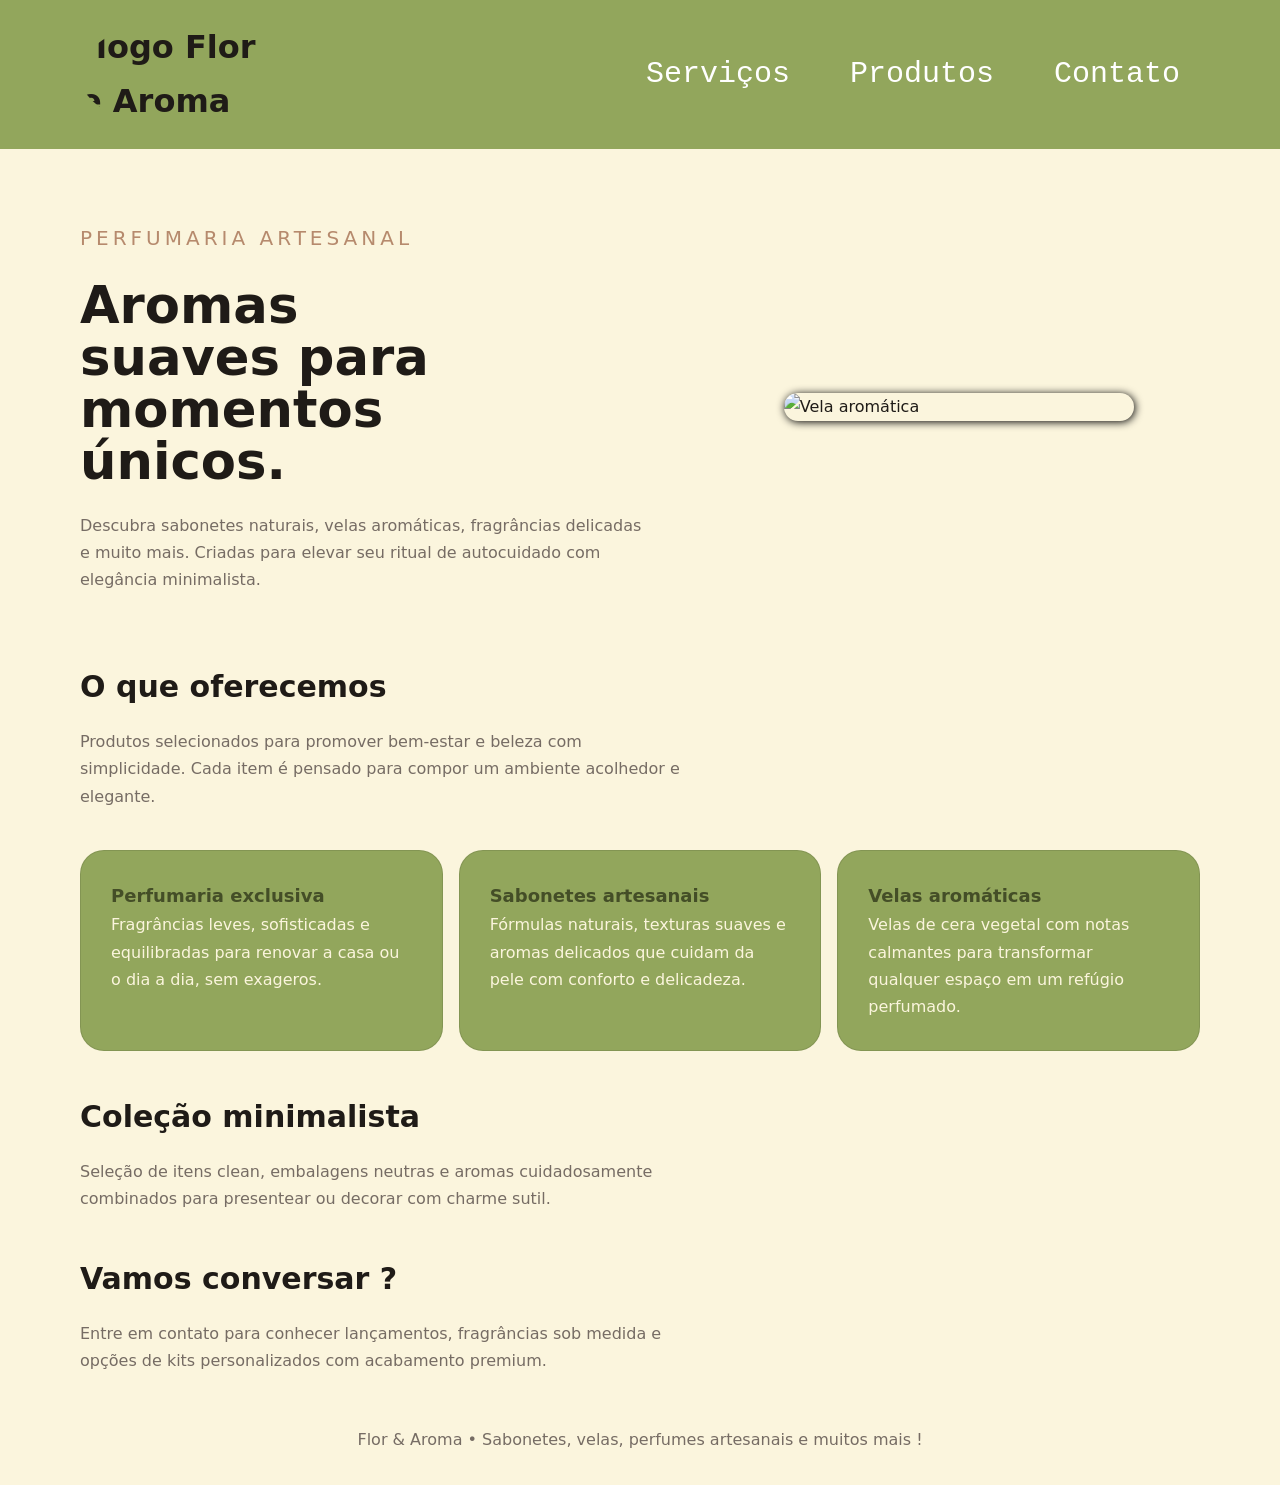
==== index.html @ 2b832210 "Arrumando o site" ====
<!DOCTYPE html>
<html lang="pt-br">

<head>
    <meta charset="UTF-8">
    <meta name="viewport" content="width=device-width, initial-scale=1.0">
    <title>Flor e Aroma • Perfumaria Artesanal</title>
    <link rel="stylesheet" href="css/style.css">
</head>

<body>
    <header class="page-header">
        <div class="container header-container">
            <h1><img class="logo" src="assets/imgusadas/logo.jpeg" alt="logo Flor e Aroma"></h1>
            <nav class="nav-main">
                <ul class="menu-list">
                    <li><a class="menu-link" href="html/servicos.html">Serviços</a></li>
                    <li><a class="menu-link" href="html/produtos.html">Produtos</a></li>
                    <li><a class="menu-link" href="https://wa.me/5511992371568?text=Olá,%20tenho%20interesse%20em%20seus%20produtos,%20pode%20me%20apresentar%20?" target="_blank">Contato</a></li>
                </ul>
            </nav>
        </div>
    </header>

    <main class="container main-content">
        <section class="hero">
            <div class="hero-content">
                <p class="eyebrow">Perfumaria artesanal</p>
                <h2 class="hero-title">Aromas suaves para momentos únicos.</h2>
                <p class="hero-text">Descubra sabonetes naturais, velas aromáticas, fragrâncias delicadas e muito mais.
                    Criadas para elevar seu ritual de autocuidado com elegância minimalista.</p>
            </div>
            <aside class="image-container">
                <figure class="image-card">
                    <div class="hero-image">
                        <img src="assets/imgusadas/16-vela-cafe.png" alt="Vela aromática">
                    </div>
                </figure>
            </aside>
        </section>

        <section class="section">
            <h2 class="section-title">O que oferecemos</h2>
            <p class="section-text">Produtos selecionados para promover bem-estar e beleza com simplicidade. Cada item é
                pensado para compor um ambiente acolhedor e elegante.</p>
            <div class="feature-cards">
                <article class="card">
                    <h3 class="card-title">Perfumaria exclusiva</h3>
                    <p class="card-text">Fragrâncias leves, sofisticadas e equilibradas para renovar a casa ou o dia a
                        dia, sem exageros.</p>
                </article>
                <article class="card">
                    <h3 class="card-title">Sabonetes artesanais</h3>
                    <p class="card-text">Fórmulas naturais, texturas suaves e aromas delicados que cuidam da pele com
                        conforto e delicadeza.</p>
                </article>
                <article class="card">
                    <h3 class="card-title">Velas aromáticas</h3>
                    <p class="card-text">Velas de cera vegetal com notas calmantes para transformar qualquer espaço em
                        um refúgio perfumado.</p>
                </article>
            </div>
        </section>

        <section class="section">
            <h2 class="section-title">Coleção minimalista</h2>
            <p class="section-text">Seleção de itens clean, embalagens neutras e aromas cuidadosamente combinados para
                presentear ou decorar com charme sutil.</p>
        </section>

        <section class="section">
            <h2 class="section-title"><a href="https://wa.me/5511992371568?text=Olá,%20tenho%20interesse%20em%20seus%20produtos,%20pode%20me%20apresentar%20?" target="_blank">Vamos conversar ?</a></h2>
            <p class="section-text">Entre em contato para conhecer lançamentos, fragrâncias sob medida e opções de kits
                personalizados com acabamento premium.</p>
        </section>
    </main>

    <footer class="site-footer">
        <div class="container footer-container">
            <p class="footer-copy">Flor & Aroma • Sabonetes, velas, perfumes artesanais e muitos mais !</p>
        </div>
    </footer>
</body>

</html>
---- css/style.css ----
@charset "UTF-8";

* {
    box-sizing: border-box;
    margin: 0px;
    padding: 0px;
}


body {
    margin: 0;
    min-height: 100vh;
    background-color: #fbf5dd;
    color: #1f1b17;
    line-height: 1.7;
    font-family: Inter, system-ui, -apple-system, BlinkMacSystemFont, "Segoe UI", sans-serif;
}

img {
    display: block;
    width: 350px;
    height: auto;
    border-radius: 30px;
    box-shadow: 1px 1px 8px black;
}

.container {
    width: min(1120px, calc(100% - 2rem));
    margin: 0 auto;
}

.container h1 img {
    border-radius: 50%;
    box-shadow: none;
    width: 200px;
    height: auto;
}

.page-header {
    padding: 20px 0px;
    background: #92A65C;
}

.header-container {
    display: flex;
    align-items: center;
    justify-content: space-between;
}

.nav-main {
    display: flex;
}

.menu-list {
    display: flex;
    gap: 20px;
    list-style: none;
}


.menu-link {
    color: white;
    text-decoration: none;
    font-size: 30px;
    font-family: 'Courier New', Courier, monospace;
    padding: 10px 20px;
    border-radius: 20px;
    cursor: pointer;
}

.menu-link:hover,
.menu-link:focus-visible {
    color: #475f39;
    background-color: #fbf5dd;
    padding: 10px 20px;
    transition: .8s;
}

.hero {
    display: grid;
    grid-template-columns: 1.1fr .9fr;
    gap: 3rem;
    align-items: center;
    padding: 4.5rem 0 3rem;
}

.hero-content {
    display: grid;
    gap: 1.5rem;
}

.eyebrow {
    margin: 0;
    text-transform: uppercase;
    letter-spacing: .2em;
    color: #b68a6d;
    font-size: 20px;
}

.hero-title {
    margin: 0;
    font-size: clamp(2.5rem, 4vw, 3.75rem);
    line-height: 1.02;
    max-width: 12ch;
}

.hero-text {
    margin: 0;
    max-width: 56ch;
    color: #766c64;
}

.hero-image {
    display: flex;
    justify-content: center;
}

.section {
    padding: 20px 0;
}

.section-title {
    margin: 0;
    font-size: 30px;
}

.section-title a {
    color: #1f1b17;
    text-decoration: none;
}

.section-title a:hover {
    color: #92A65C;
}

.section-text {
    margin: 1rem 0 0;
    max-width: 60ch;
    color: #766c64;
}

.feature-cards {
    display: grid;
    grid-template-columns: repeat(3, minmax(0, 1fr));
    gap: 1rem;
    margin-top: 2.5rem;
}

.card {
    padding: 30px;
    border-radius: 1.5rem;
    background-color: #92A65C;
    border: 1px solid rgba(31,27,23,.12);
}

.card:hover {
    transform: translateY(-4px);
    transition: .4s;
}

.card-title {
    font-size: 18px;
    color: #444e27;
}

.card-text {
    color: #fbf5dd;
}

.site-footer {
    padding: 2rem 0;
    color: #766c64;
}

.footer-container {
    display: flex;
    justify-content: center;
}

.footer-copy {
    margin: 0;
}

@media (max-width: 980px) {
    .feature-cards {
        grid-template-columns: repeat(2, minmax(0, 1fr));
    }
}

@media (max-width: 760px) {
    .header-container {
        flex-direction: column;
        align-items: center;
        gap: 20px;
    }

    .menu-list {
        flex-direction: row;
        flex-wrap: wrap;
        gap: 15px;
    }

    .menu-link {
        font-size: 24px;
        padding: 4px 8px;
    }

    .hero {
        grid-template-columns: 1fr;
        gap: 2rem;
        padding: 3rem 0 2rem;
    }

    .image-container {
        grid-template-columns: 1fr 1fr;
    }

    .feature-cards {
        grid-template-columns: 1fr;
    }

    .section-title {
        font-size: 2rem;
    }

    .section-text {
        font-size: 1rem;
    }
}

@media (max-width: 520px) {
    .container {
        width: min(100%, calc(100% - 1.5rem));
    }

    .hero-title {
        font-size: 2.5rem;
    }

    .image-container {
        grid-template-columns: 1fr;
    }

    .menu-link {
        font-size: 18px;
    }

    .section-title {
        font-size: 1.8rem;
    }

    .card {
        padding: 1.5rem;
    }

    .card-title {
        font-size: 1.2rem;
    }

    .card-text {
        font-size: 0.9rem;
    }
}
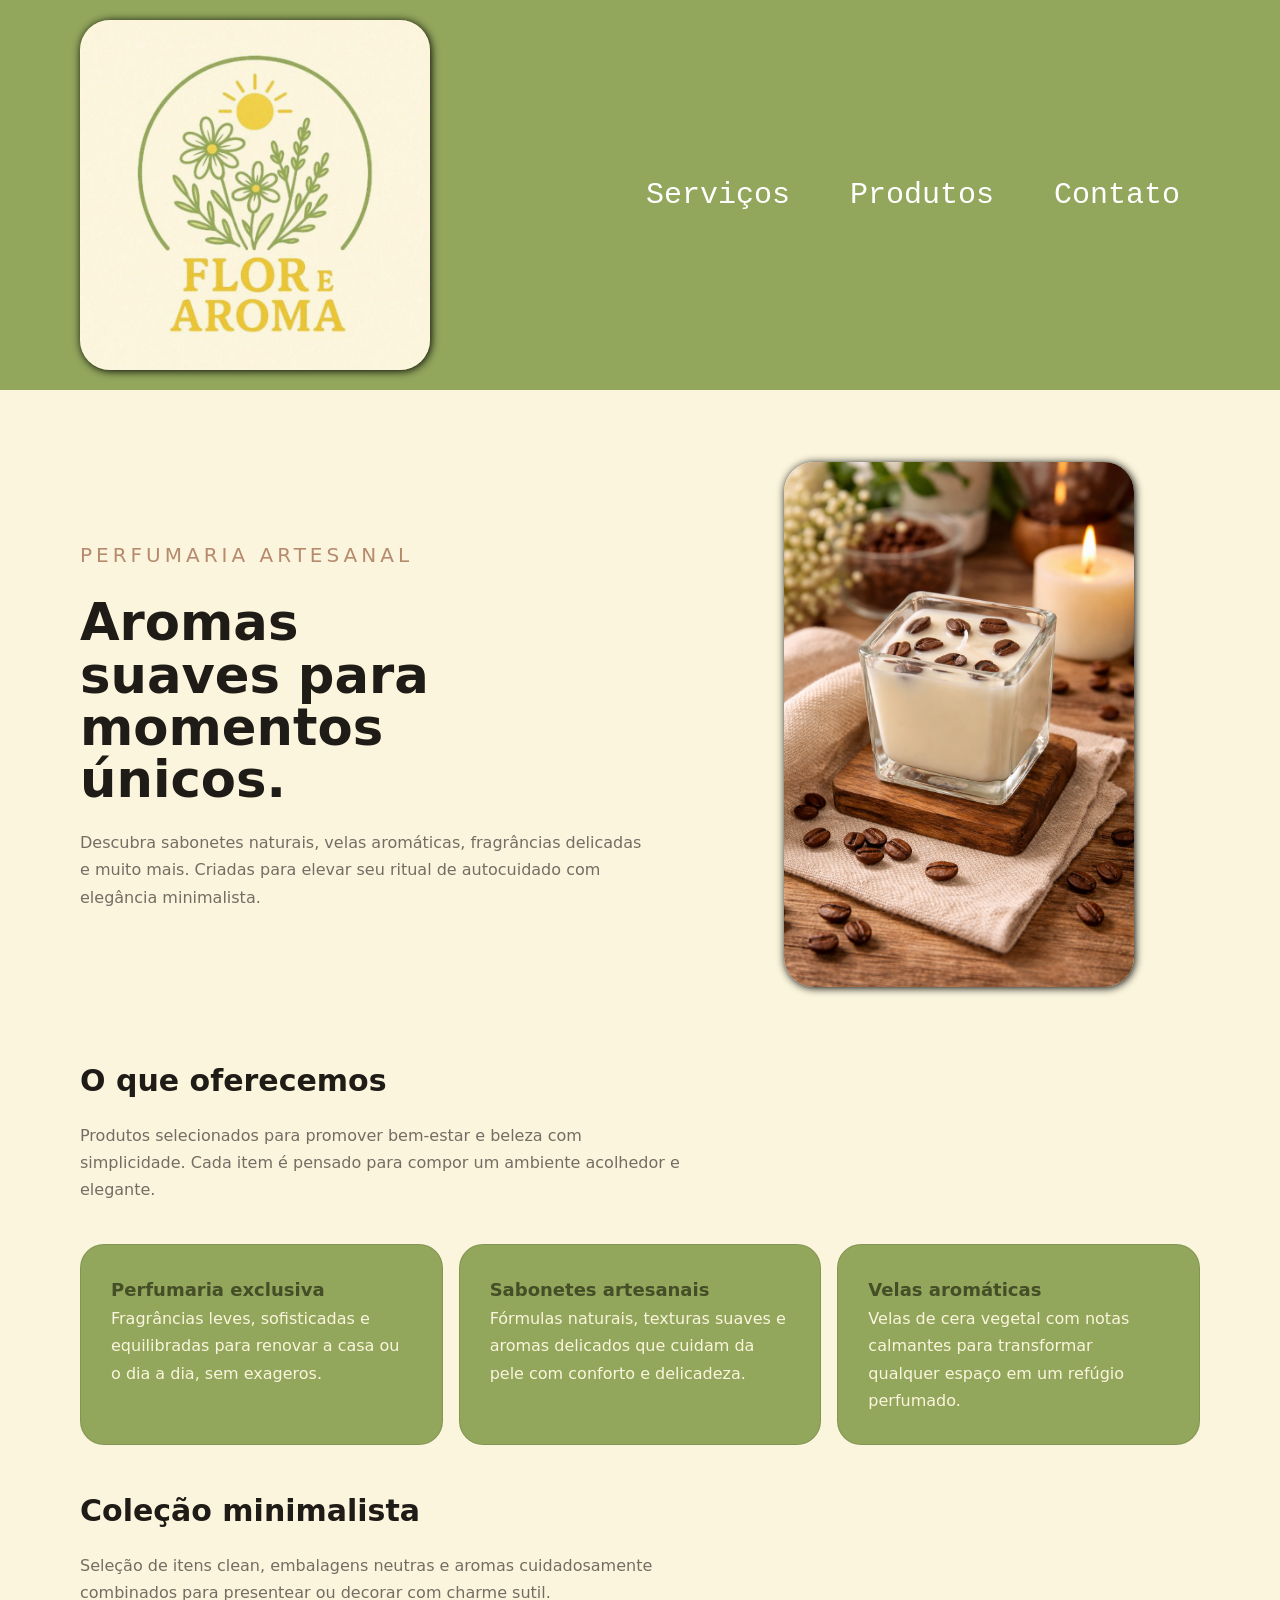
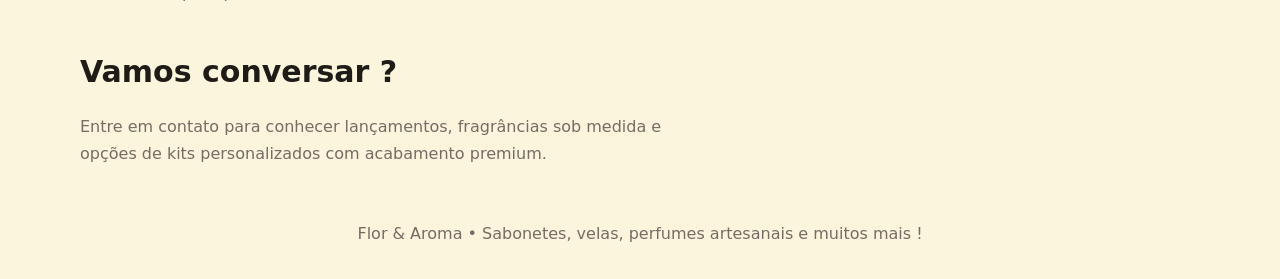
==== commit 6e363f1d: "configurações do site" ====
--- a/index.html
+++ b/index.html
@@ -6,12 +6,13 @@
     <meta name="viewport" content="width=device-width, initial-scale=1.0">
     <title>Flor e Aroma • Perfumaria Artesanal</title>
     <link rel="stylesheet" href="css/style.css">
+    <link rel="shortcut icon" href="assets/imgusadas/logo.jpeg" type="image/x-icon">
 </head>
 
 <body>
     <header class="page-header">
         <div class="container header-container">
-            <h1><img class="logo" src="assets/imgusadas/logo.jpeg" alt="logo Flor e Aroma"></h1>
+            <img class="logo" src="assets/imgusadas/logo.jpeg" alt="logo Flor e Aroma">
             <nav class="nav-main">
                 <ul class="menu-list">
                     <li><a class="menu-link" href="html/servicos.html">Serviços</a></li>
